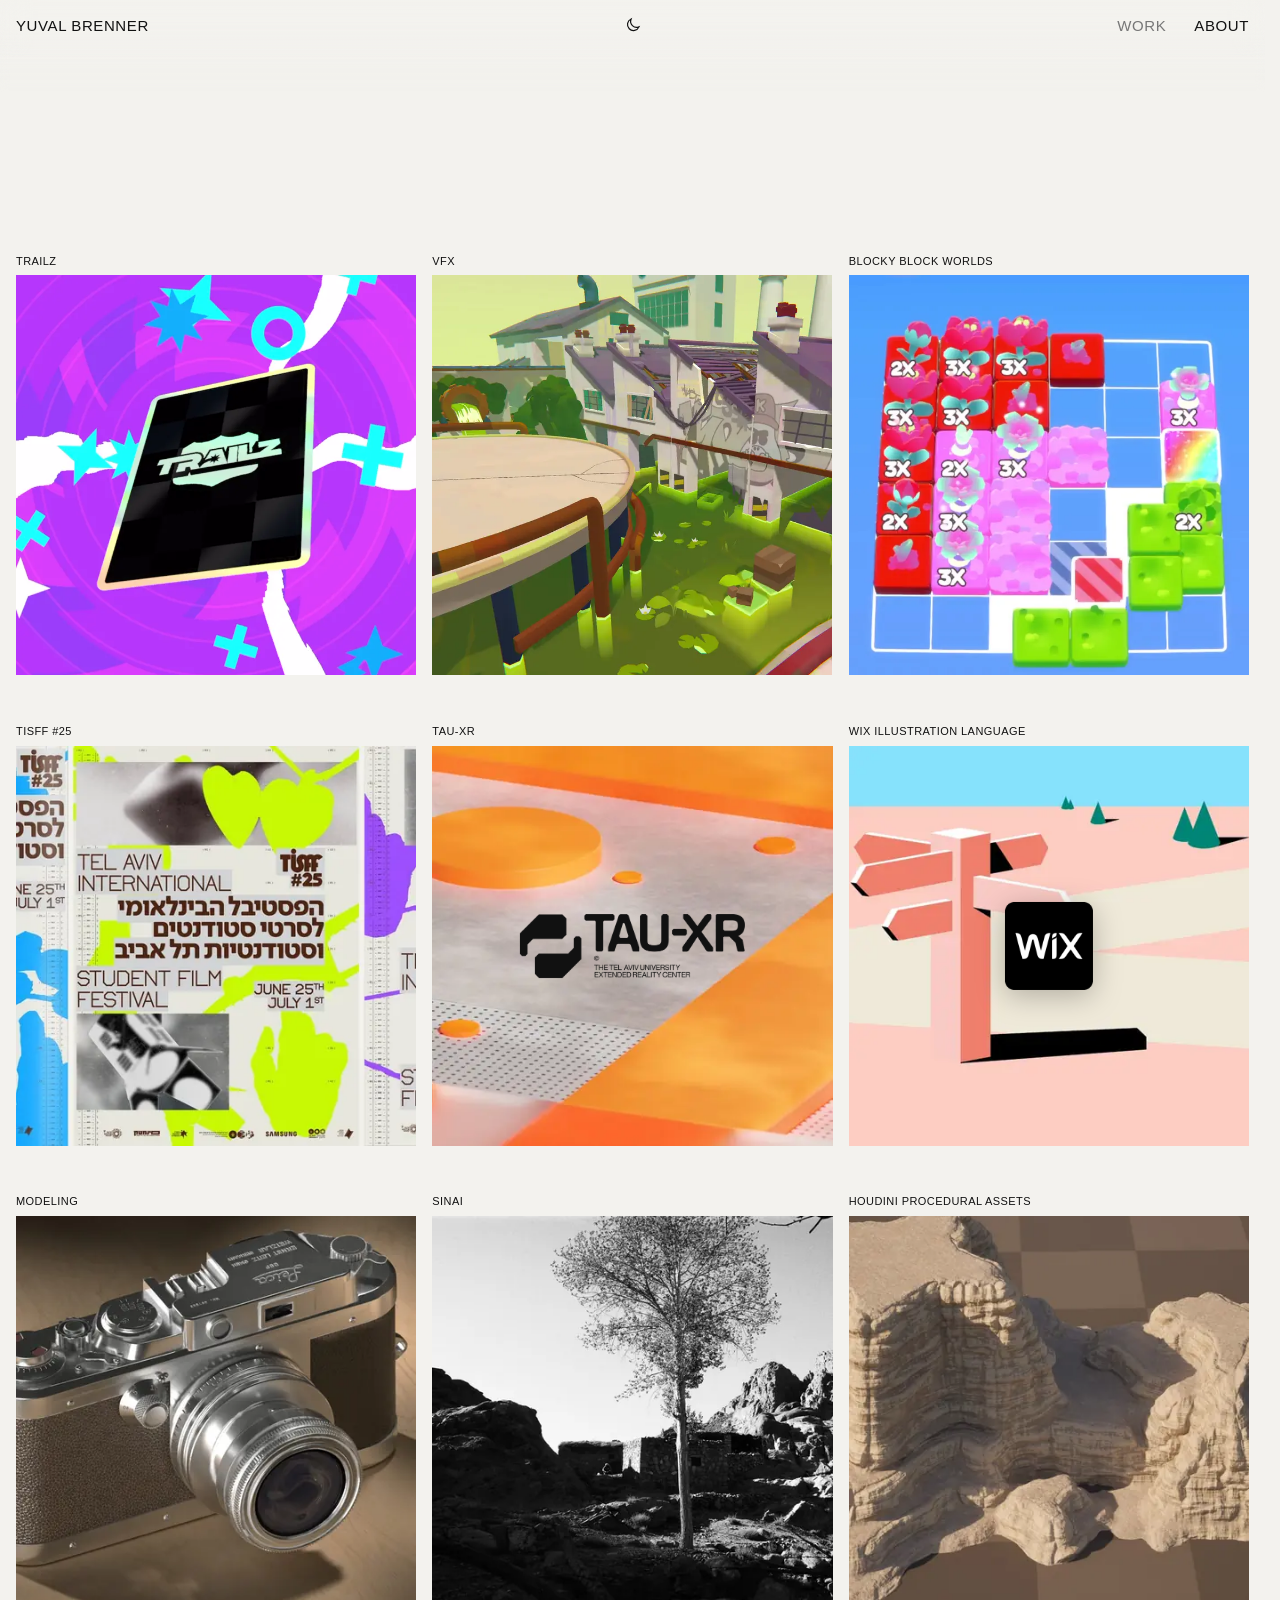
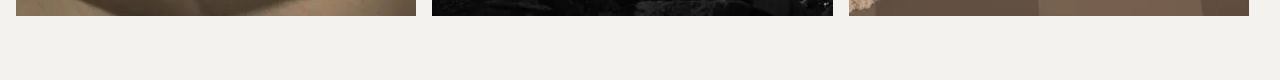
==== index.html @ 0799fec7 "Centre store links, stable scrollbar gutter, carry ripples across pages Co-Authored-By: Claude Opus " ====
<!doctype html>
<html lang="en">
<head>
<meta charset="utf-8">
<meta name="viewport" content="width=device-width, initial-scale=1">
<title>Yuval Brenner — Creative Technologist</title>
<meta name="description" content="Portfolio of Yuval Brenner, creative technologist and technical artist.">
<link rel="icon" href="data:,">
<link rel="preconnect" href="https://cdn.fontshare.com" crossorigin>
<!-- first tile: fetch its poster straight away, it is the largest thing drawn on load -->
<link rel="preload" as="image" href="video/card-drop-v2-square.webp" fetchpriority="high">
<script>try{if(localStorage.getItem("theme")==="dark")document.documentElement.dataset.theme="dark"}catch(e){}</script>
<link rel="stylesheet" href="style.css?v=561d6bf7">
</head>
<body>
<canvas class="ascii" aria-hidden="true"></canvas>
<header class="top">
  <a class="name" href="./">Yuval Brenner</a>
  <button class="theme" type="button" aria-label="Night mode"><svg class="moon" viewBox="0 0 24 24" aria-hidden="true"><path d="M20 14.5A8 8 0 0 1 9.5 4a8 8 0 1 0 10.5 10.5z"/></svg><svg class="sun" viewBox="0 0 24 24" aria-hidden="true"><circle cx="12" cy="12" r="4"/><path d="M12 2.5v2M12 19.5v2M2.5 12h2M19.5 12h2M5.3 5.3l1.4 1.4M17.3 17.3l1.4 1.4M5.3 18.7l1.4-1.4M17.3 6.7l1.4-1.4"/></svg></button>
  <nav><a href="./" aria-current="page">Work</a><a href="about.html">About</a></nav>
</header>

<main class="grid">
  <a class="tile" href="projects/trailz.html"><span>Trailz</span><video src="video/card-drop-v2-square.mp4" poster="video/card-drop-v2-square.webp" width="720" height="720" autoplay muted loop playsinline aria-label="Trailz card drop"></video></a>
  <a class="tile" href="projects/vfx.html"><span>VFX</span><video src="video/water-square.mp4" poster="video/water-square.webp" width="720" height="720" autoplay muted loop playsinline aria-label="Green water shader around the arena"></video></a>
  <a class="tile" href="projects/blocky-block-worlds.html"><span>Blocky Block Worlds</span><video src="video/blocky-square-540.mp4" poster="video/blocky-square.webp" width="720" height="720" autoplay muted loop playsinline aria-label="Blocky Block Worlds gameplay"></video></a>
  <a class="tile" href="projects/tisff.html"><span>TISFF #25</span><img src="images/tisff/cover-posters-900.webp" srcset="images/tisff/cover-posters-450.webp 450w, images/tisff/cover-posters-900.webp 900w" sizes="(max-width: 500px) 100vw, (max-width: 800px) 50vw, 33vw" width="900" height="900" alt="TISFF #25 festival posters" loading="lazy"></a>
  <a class="tile" href="projects/tau-xr.html"><span>TAU-XR</span><div class="stack"><img src="images/tau-xr/cover-orange-900.webp" srcset="images/tau-xr/cover-orange-450.webp 450w, images/tau-xr/cover-orange-900.webp 900w" sizes="(max-width: 500px) 100vw, (max-width: 800px) 50vw, 33vw" width="900" height="900" alt=""><img class="overlay" src="images/tau-xr/logo-black-600.webp" width="600" height="171" alt="TAU-XR logotype"></div></a>
  <a class="tile" href="projects/wix.html"><span>Wix Illustration Language</span><div class="stack"><img src="images/wix/cover-signpost-3-900.webp" srcset="images/wix/cover-signpost-3-450.webp 450w, images/wix/cover-signpost-3-900.webp 900w" sizes="(max-width: 500px) 100vw, (max-width: 800px) 50vw, 33vw" width="900" height="900" alt="Wix illustration of a signpost" loading="lazy"><img class="overlay badge" src="images/wix/wix-icon.png" width="240" height="240" alt="Wix"></div></a>
  <a class="tile" href="projects/hard-surface.html"><span>Modeling</span><img src="images/hard-surface/cover-900.webp" srcset="images/hard-surface/cover-450.webp 450w, images/hard-surface/cover-900.webp 900w" sizes="(max-width: 500px) 100vw, (max-width: 800px) 50vw, 33vw" width="900" height="1125" alt="Rendered Leica camera" loading="lazy"></a>
  <a class="tile" href="projects/sinai.html"><span>Sinai</span><img src="images/sinai/cover-900.webp" srcset="images/sinai/cover-450.webp 450w, images/sinai/cover-900.webp 900w" sizes="(max-width: 500px) 100vw, (max-width: 800px) 50vw, 33vw" width="900" height="900" alt="Lone tree beside stone houses, Sinai" loading="lazy"></a>
  <a class="tile" href="projects/houdini.html"><span>Houdini Procedural Assets</span><img src="images/houdini/cover-900.webp" srcset="images/houdini/cover-450.webp 450w, images/houdini/cover-900.webp 900w" sizes="(max-width: 500px) 100vw, (max-width: 800px) 50vw, 33vw" width="900" height="1125" alt="Procedural rock formation" loading="lazy"></a>
</main>
<script src="js/theme.js?v=403aedfe" defer></script>
<script src="js/ascii.js?v=ea342148" defer></script>
</body>
</html>
---- style.css ----
/* Switzer (free, Fontshare). The @font-face rules live here rather than in Fontshare's
   stylesheet so the page doesn't wait on an extra request before it can draw. */
@font-face {
  font-family: "Switzer";
  src: url("https://cdn.fontshare.com/wf/BLNB4FAQFNK56DWWNF7PMGTCOTZHOEII/ST3WKSSDMBK2MIQQO3MAVYWLF4FTOLFV/6IN5WOLRCYP4G4MOCOHOMXNON6Q7MDAR.woff2") format("woff2");
  font-weight: 400;
  font-display: swap;
}
@font-face {
  font-family: "Switzer";
  src: url("https://cdn.fontshare.com/wf/OYB4CXKJQXKTNSLJMTDQOIVUL2V5EL7S/WYO2P7DQVV5RNXGMCUO2HL4RJP4VFUAS/6XPIMU23OJVRY676OG5YVJMWEHWICATX.woff2") format("woff2");
  font-weight: 500;
  font-display: swap;
}
@font-face {
  font-family: "Switzer";
  src: url("https://cdn.fontshare.com/wf/HBNTRIISA5MEXGL5WPYI7CV2HIWTDV3Q/YDPDINVT673XLXNSTMLG4JNCZZMVVNPN/Y7SCNZJOT2MW5ADSGOFLDGH4TNL4JCQY.woff2") format("woff2");
  font-weight: 700;
  font-display: swap;
}

:root {
  --bg: #f3f2ee;
  --fg: #111;
  --muted: #777;
  --gap: 16px;
  --ascii: #a8ff5c;  /* background ASCII colour (js/ascii.js) */
  --placeholder: #e4e2dc;
  --rule: #ccc;
}
/* night mode (the sun/moon toggle in the header, js/theme.js): dark, unsaturated purple */
:root[data-theme="dark"] {
  --bg: #24212b;
  --fg: #ebe8f0;
  --muted: #8e889a;
  --ascii: #5f5a69;
  --placeholder: #2e2a36;
  --rule: #3b3646;
  color-scheme: dark;
}

* { box-sizing: border-box; margin: 0; padding: 0; }

/* always reserve the scrollbar's space, so short pages (About) don't shift the header sideways */
html { scrollbar-gutter: stable; }

body {
  background: var(--bg);
  color: var(--fg);
  font: 14px/1.45 "Switzer", "Helvetica Neue", Helvetica, Arial, sans-serif;
  padding: 0 var(--gap) 64px;
}

a { color: inherit; text-decoration: none; }
a:hover { color: var(--muted); }
img { display: block; width: 100%; height: auto; background: var(--placeholder); }

/* header */
.top {
  /* name left, role centred, links right */
  display: grid;
  grid-template-columns: 1fr auto 1fr;
  align-items: start;
  gap: var(--gap);
  /* sticks to the top over a progressive blur (the two layers below) */
  position: sticky;
  top: 0;
  z-index: 5;
  isolation: isolate;
  margin: 0 calc(-1 * var(--gap));
  padding: var(--gap) var(--gap) calc(var(--gap) * 3.5);
  font-size: 15px;
  text-transform: uppercase;
  letter-spacing: .04em;
  line-height: 1.3;
}
/* progressive blur: a light blur fading out late and a strong one fading out early, under a
   tint that eases off, so the edge melts away instead of ending in a visible band */
.top::before, .top::after {
  content: "";
  position: absolute;
  inset: 0;
  z-index: -1;
  pointer-events: none;
}
.top::before {
  -webkit-backdrop-filter: blur(4px);
  backdrop-filter: blur(4px);
  -webkit-mask-image: linear-gradient(#000 40%, transparent);
  mask-image: linear-gradient(#000 40%, transparent);
  background: linear-gradient(
    color-mix(in srgb, var(--bg) 72%, transparent) 0%,
    color-mix(in srgb, var(--bg) 62%, transparent) 25%,
    color-mix(in srgb, var(--bg) 42%, transparent) 50%,
    color-mix(in srgb, var(--bg) 20%, transparent) 72%,
    color-mix(in srgb, var(--bg) 6%, transparent) 90%,
    transparent);
}
.top::after {
  -webkit-backdrop-filter: blur(14px);
  backdrop-filter: blur(14px);
  -webkit-mask-image: linear-gradient(#000 20%, transparent 62%);
  mask-image: linear-gradient(#000 20%, transparent 62%);
}
.top nav { display: flex; gap: 28px; justify-self: end; }
.top nav a[aria-current] { color: var(--muted); }
/* sun/moon toggle in the middle of the header: the moon shows in day mode, the sun at night */
.theme {
  justify-self: center;
  display: grid;
  place-items: center;
  width: 28px;
  height: 20px;
  margin-top: -1px;
  border: 0;
  background: none;
  color: inherit;
  cursor: pointer;
}
.theme:hover { color: var(--muted); }
.theme svg { width: 18px; height: 18px; fill: none; stroke: currentColor; stroke-width: 1.6; stroke-linecap: round; }
.theme .sun, :root[data-theme="dark"] .theme .moon { display: none; }
:root[data-theme="dark"] .theme .sun { display: block; }

/* ASCII fluid background (js/ascii.js): fixed, behind everything, never takes clicks */
canvas.ascii { position: fixed; inset: 0; width: 100%; height: 100%; z-index: -1; pointer-events: none; }

/* home grid */
.grid {
  display: grid;
  grid-template-columns: repeat(3, 1fr);
  gap: 48px var(--gap);
  margin-top: 18vh;
}
.tile span {
  display: block;
  font-size: 11px;
  text-transform: uppercase;
  letter-spacing: .04em;
  margin-bottom: 6px;
}
.tile img, .tile video { display: block; width: 100%; height: auto; aspect-ratio: 1; object-fit: cover; background: var(--placeholder); }
/* logo laid over a tile's video */
.tile .stack { position: relative; }
.tile .overlay {
  position: absolute;
  top: 50%;
  left: 50%;
  width: 56%;
  aspect-ratio: auto;
  background: none;
  transform: translate(-50%, -50%);
}
.tile .overlay.badge { width: 22%; filter: drop-shadow(0 6px 14px rgba(0, 0, 0, .25)); }

/* project page */
.intro {
  max-width: 960px;
  margin: 12vh auto 64px;
  text-align: center;
  font-size: 21px;
}
.intro h1 { font-size: 42px; font-weight: 700; letter-spacing: -.03em; line-height: 1.15; margin-bottom: 18px; }
.intro p + p { margin-top: 2px; }
/* store links sit midway between the credits and the first image */
.intro .stores { margin-top: 48px; }
.intro:has(.stores) { margin-bottom: 48px; }
.meta { color: var(--muted); }

/* one spacing rhythm site-wide: --gap between images in a block, 72px between blocks */
figure { margin-bottom: 72px; }
figcaption {
  max-width: 640px;
  margin: 28px auto 0;
  text-align: center;
  font-size: 16px;
  color: var(--muted);
}

.row {
  display: grid;
  grid-template-columns: repeat(var(--n, 3), 1fr);
  gap: var(--gap);
  align-items: start;
}
.row.narrow { max-width: 900px; margin: 0 auto; }

/* photo pages: centred heroes, then a contact-sheet grid */
figure.hero { max-width: 1100px; margin-left: auto; margin-right: auto; }
.row.contact { max-width: 1100px; margin: 0 auto; }
@media (max-width: 800px) { .row.contact { --n: 3 !important; } }

/* line art on the page background, each drawing centred in a square cell */
.row.lineart { align-items: center; max-width: 1100px; margin: 0 auto; }
.lineart img { aspect-ratio: 1; object-fit: contain; padding: 12%; background: none; }

/* three-up grid inside the page margins */
.bleed {
  display: grid;
  grid-template-columns: repeat(3, 1fr);
  gap: var(--gap);
}

/* iPhone frame around a screenshot */
.phone {
  position: relative;
  padding: 3.5%;
  background: #111;
  border-radius: 15% / 7%;
  box-shadow: inset 0 0 0 2px #333;
}
.phone img, .phone canvas {
  display: block;
  width: 100%;
  height: auto;
  border-radius: 12% / 5.6%;
  background: #000;
}
.phone canvas { aspect-ratio: 1125 / 2436; }

/* shader breakdown */
.label {
  font-size: 11px;
  font-weight: normal;
  text-transform: uppercase;
  letter-spacing: .04em;
  margin-bottom: 16px;
}
figure > .label { text-align: center; margin-bottom: 32px; }
/* each step is exactly as wide as its phone so label and sliders line up with it;
   max-width keeps it to centred rows of three */
.shaders {
  display: flex;
  flex-wrap: wrap;
  justify-content: center;
  gap: 56px 64px;
  max-width: 880px;
  margin: 0 auto;
}
.step { width: 240px; max-width: 100%; }
.step .phone { margin-bottom: 14px; }
.step p { margin-bottom: 8px; }
.step label {
  display: block;
  font-size: 11px;
  text-transform: uppercase;
  letter-spacing: .04em;
  color: var(--muted);
}
.step input[type="range"] { display: block; width: 100%; margin: 2px 0 8px; accent-color: var(--fg); }
.row video, figure > video { display: block; width: 100%; height: auto; background: #000; }
.phone::after {
  content: "";
  position: absolute;
  top: 3.6%;
  left: 50%;
  width: 30%;
  height: 2.6%;
  transform: translateX(-50%);
  border-radius: 99px;
  background: #000;
}

.next {
  display: flex;
  justify-content: space-between;
  border-top: 1px solid var(--rule);
  padding-top: var(--gap);
  font-size: 11px;
  text-transform: uppercase;
  letter-spacing: .04em;
}

/* about */
.about {
  display: grid;
  grid-template-columns: 1fr 1fr;
  gap: var(--gap);
  margin-top: 18vh;
  font-size: 20px;
  line-height: 1.35;
}
.about p + p { margin-top: 1em; }
.about dl { font-size: 14px; }
.about dt { font-size: 11px; text-transform: uppercase; letter-spacing: .04em; color: var(--muted); margin-top: 24px; }
.about dt:first-child { margin-top: 0; }
.about dd a { text-decoration: underline; text-underline-offset: 3px; }

@media (max-width: 800px) {
  .grid { grid-template-columns: 1fr 1fr; margin-top: 10vh; }
  .about { grid-template-columns: 1fr; font-size: 17px; }
  .row { --n: 2 !important; }
  .bleed { grid-template-columns: 1fr; }
}
@media (max-width: 500px) {
  .grid { grid-template-columns: 1fr; }
}
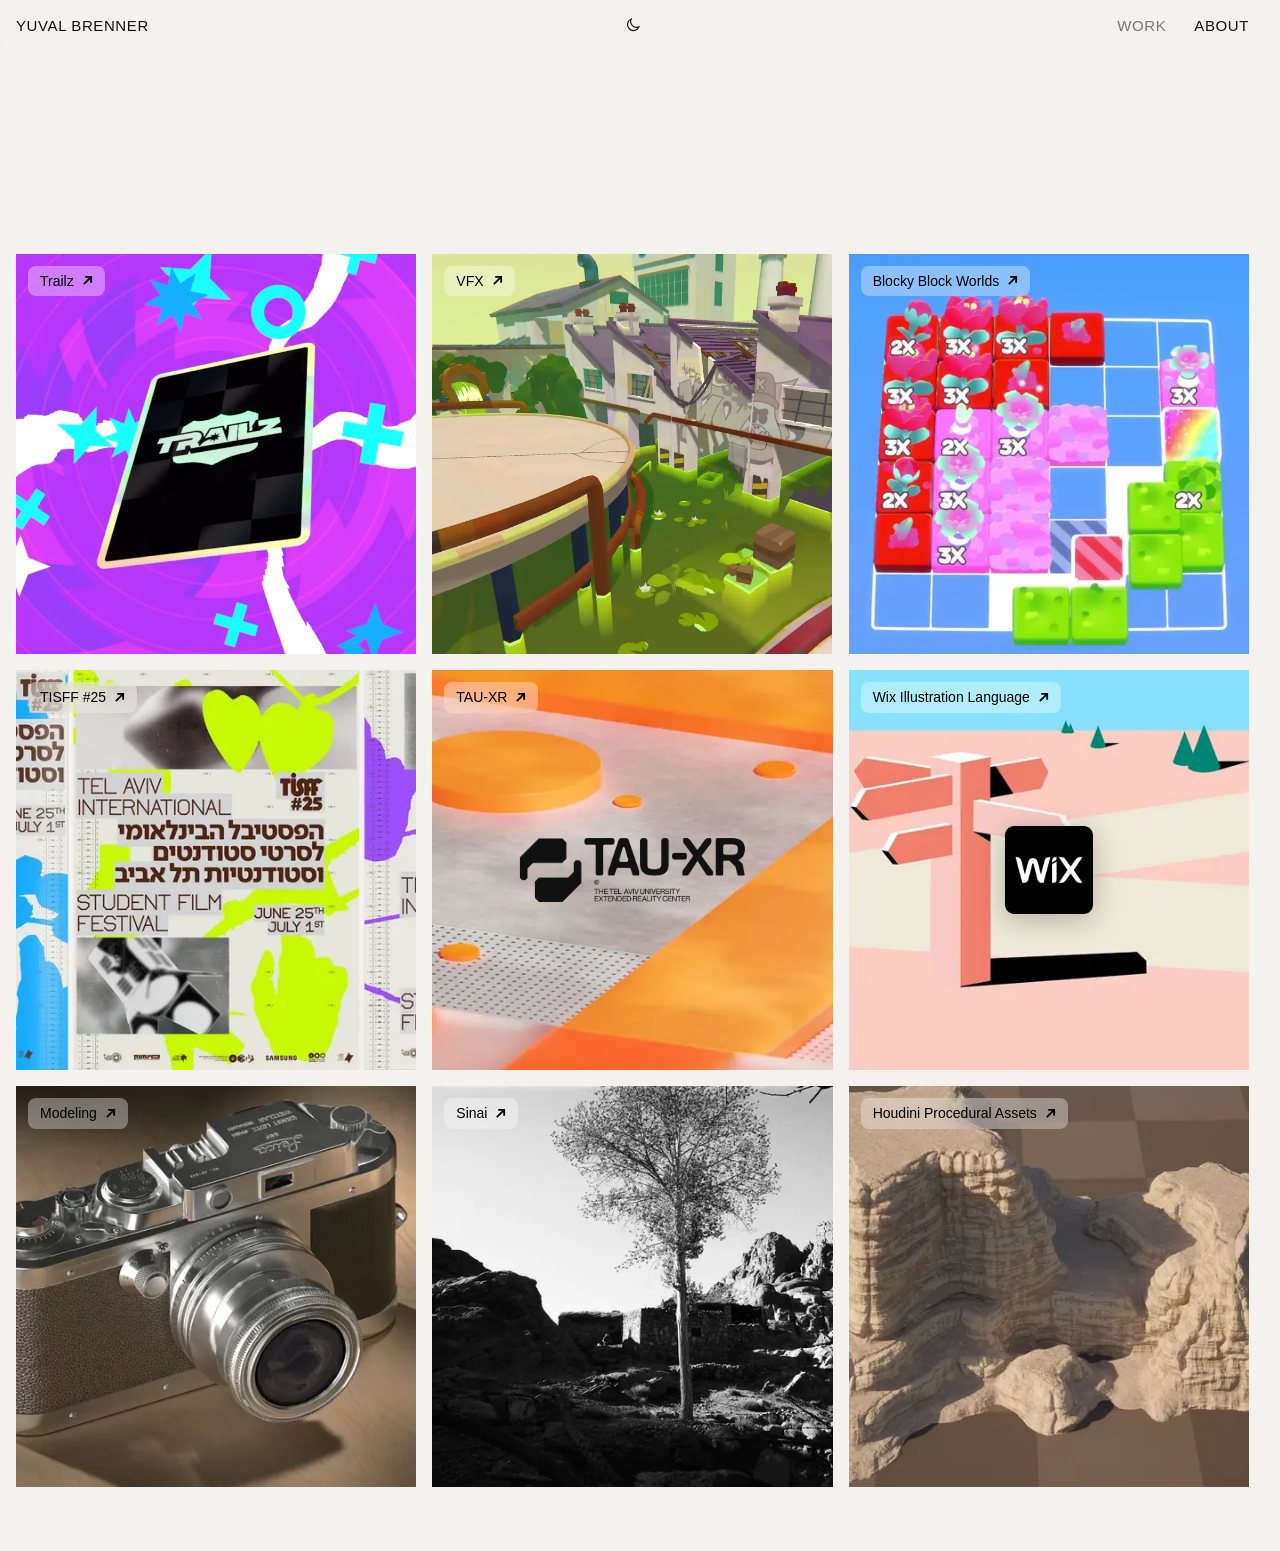
==== commit 4cb37ac1: "Put project names in frosted boxes inside the home tiles Each tile's name now sits in a blurred, lig" ====
--- a/index.html
+++ b/index.html
@@ -10,7 +10,7 @@
 <!-- first tile: fetch its poster straight away, it is the largest thing drawn on load -->
 <link rel="preload" as="image" href="video/card-drop-v2-square.webp" fetchpriority="high">
 <script>try{if(localStorage.getItem("theme")==="dark")document.documentElement.dataset.theme="dark"}catch(e){}</script>
-<link rel="stylesheet" href="style.css?v=561d6bf7">
+<link rel="stylesheet" href="style.css?v=0de0d515">
 </head>
 <body>
 <canvas class="ascii" aria-hidden="true"></canvas>
--- a/style.css
+++ b/style.css
@@ -129,16 +129,39 @@
 .grid {
   display: grid;
   grid-template-columns: repeat(3, 1fr);
-  gap: 48px var(--gap);
+  gap: var(--gap);
   margin-top: 18vh;
 }
+/* the whole tile is the link; its name sits in a frosted box docked top-left, a little lighter on hover */
+.tile { position: relative; display: block; }
 .tile span {
-  display: block;
-  font-size: 11px;
-  text-transform: uppercase;
-  letter-spacing: .04em;
-  margin-bottom: 6px;
-}
+  position: absolute;
+  top: 12px;
+  left: 12px;
+  z-index: 1;
+  display: flex;
+  align-items: center;
+  gap: 8px;
+  padding: 7px 12px;
+  border-radius: 8px;
+  /* frosted glass: a strong blur of the image behind, lightly tinted so the black text reads on dark covers */
+  background: rgba(255, 255, 255, .35);
+  -webkit-backdrop-filter: blur(16px);
+  backdrop-filter: blur(16px);
+  color: #000;
+  font-size: 14px;
+  font-weight: 500;
+  line-height: 1.2;
+}
+.tile span::after {
+  content: "";
+  width: 11px;
+  height: 11px;
+  background: currentColor;
+  -webkit-mask: url("data:image/svg+xml,%3Csvg xmlns='http://www.w3.org/2000/svg' viewBox='0 0 12 12' fill='none' stroke='black' stroke-width='2'%3E%3Cpath d='M2 10 10 2M3.5 2H10v6.5'/%3E%3C/svg%3E") center / contain no-repeat;
+  mask: url("data:image/svg+xml,%3Csvg xmlns='http://www.w3.org/2000/svg' viewBox='0 0 12 12' fill='none' stroke='black' stroke-width='2'%3E%3Cpath d='M2 10 10 2M3.5 2H10v6.5'/%3E%3C/svg%3E") center / contain no-repeat;
+}
+.tile:hover span, .tile:focus-visible span { background: rgba(255, 255, 255, .4); }
 .tile img, .tile video { display: block; width: 100%; height: auto; aspect-ratio: 1; object-fit: cover; background: var(--placeholder); }
 /* logo laid over a tile's video */
 .tile .stack { position: relative; }
@@ -291,6 +314,16 @@
   .about { grid-template-columns: 1fr; font-size: 17px; }
   .row { --n: 2 !important; }
   .bleed { grid-template-columns: 1fr; }
+  /* once a row folds into two columns, a lone last item centres instead of hanging left */
+  .row:not(.contact) > :last-child:nth-child(odd):not(:first-child),
+  .grid > :last-child:nth-child(odd) {
+    grid-column: 1 / -1;
+    justify-self: center;
+    width: calc(50% - var(--gap) / 2);
+  }
+}
+@media (max-width: 500px) {
+  .grid > :last-child:nth-child(odd) { width: auto; justify-self: stretch; }
 }
 @media (max-width: 500px) {
   .grid { grid-template-columns: 1fr; }
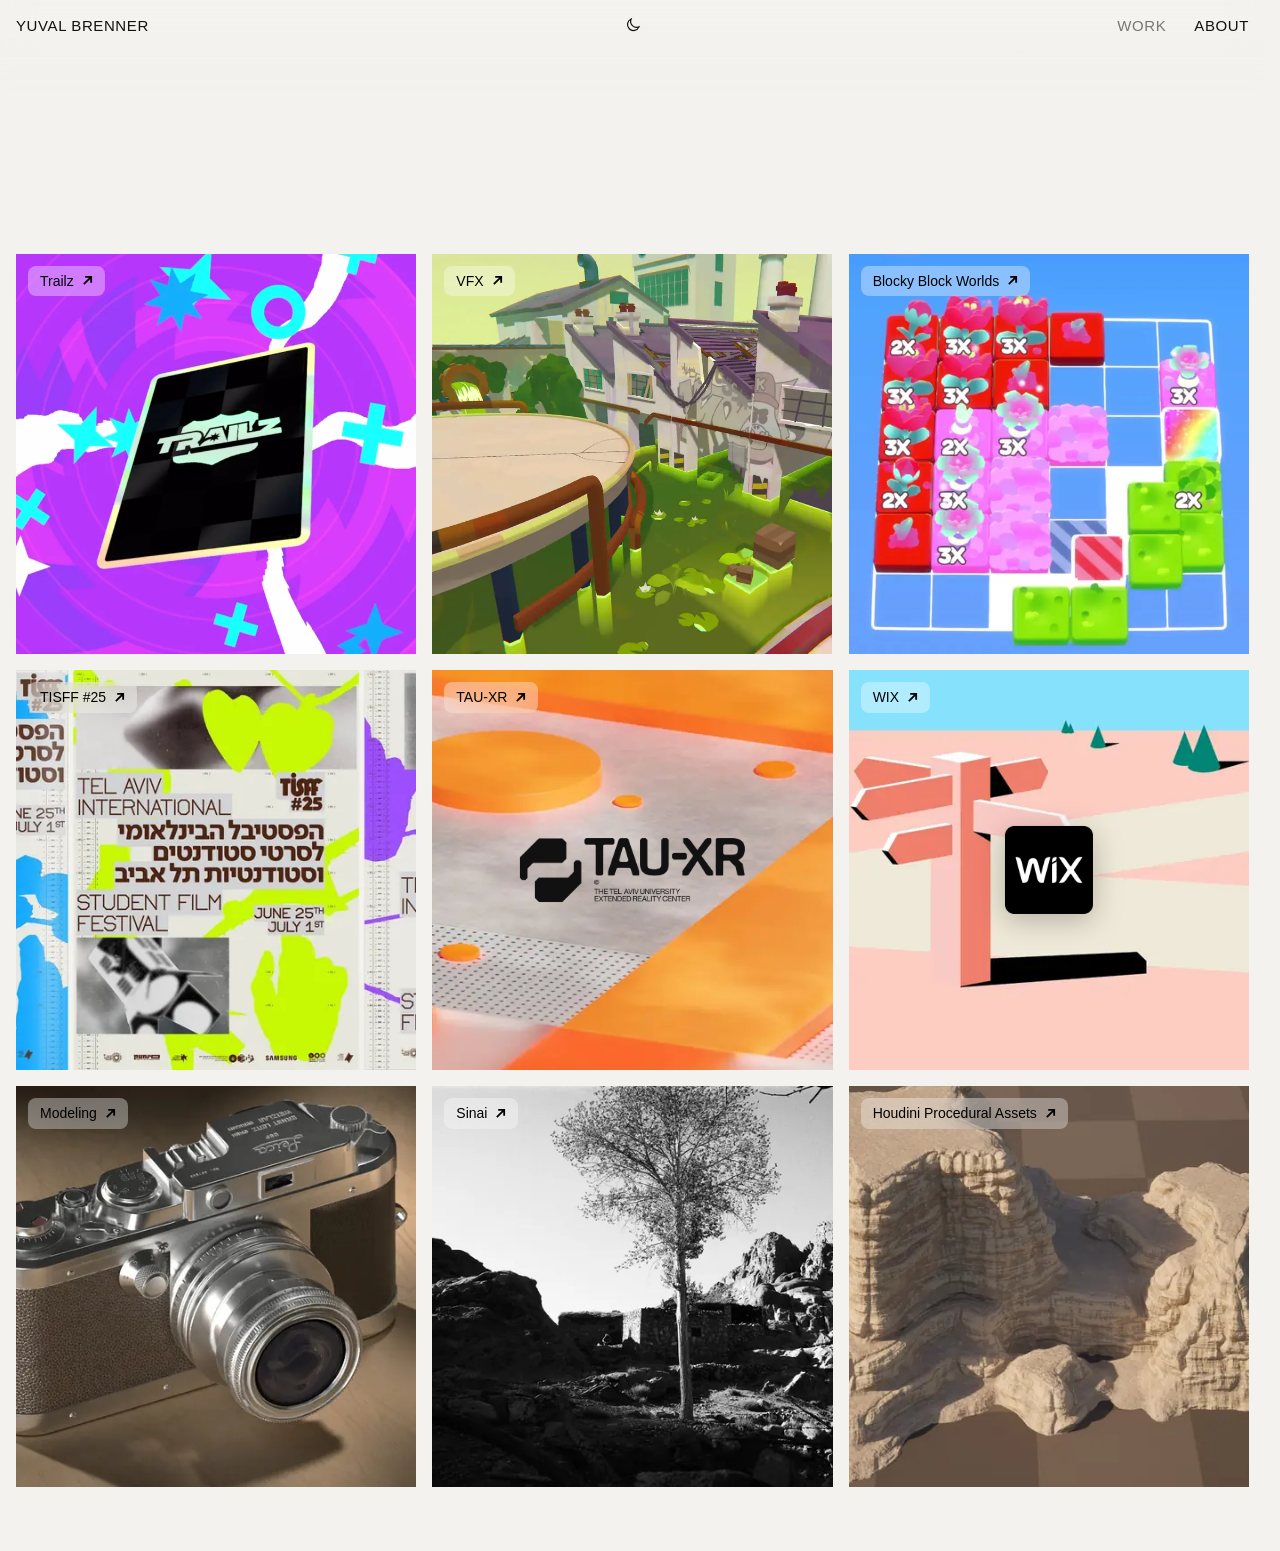
==== commit 6c56c067: "Retitle the Wix page WIX and set the Studio renders apart Rename the page and its links to WIX with " ====
--- a/index.html
+++ b/index.html
@@ -10,7 +10,7 @@
 <!-- first tile: fetch its poster straight away, it is the largest thing drawn on load -->
 <link rel="preload" as="image" href="video/card-drop-v2-square.webp" fetchpriority="high">
 <script>try{if(localStorage.getItem("theme")==="dark")document.documentElement.dataset.theme="dark"}catch(e){}</script>
-<link rel="stylesheet" href="style.css?v=0de0d515">
+<link rel="stylesheet" href="style.css?v=54e747af">
 </head>
 <body>
 <canvas class="ascii" aria-hidden="true"></canvas>
@@ -26,12 +26,12 @@
   <a class="tile" href="projects/blocky-block-worlds.html"><span>Blocky Block Worlds</span><video src="video/blocky-square-540.mp4" poster="video/blocky-square.webp" width="720" height="720" autoplay muted loop playsinline aria-label="Blocky Block Worlds gameplay"></video></a>
   <a class="tile" href="projects/tisff.html"><span>TISFF #25</span><img src="images/tisff/cover-posters-900.webp" srcset="images/tisff/cover-posters-450.webp 450w, images/tisff/cover-posters-900.webp 900w" sizes="(max-width: 500px) 100vw, (max-width: 800px) 50vw, 33vw" width="900" height="900" alt="TISFF #25 festival posters" loading="lazy"></a>
   <a class="tile" href="projects/tau-xr.html"><span>TAU-XR</span><div class="stack"><img src="images/tau-xr/cover-orange-900.webp" srcset="images/tau-xr/cover-orange-450.webp 450w, images/tau-xr/cover-orange-900.webp 900w" sizes="(max-width: 500px) 100vw, (max-width: 800px) 50vw, 33vw" width="900" height="900" alt=""><img class="overlay" src="images/tau-xr/logo-black-600.webp" width="600" height="171" alt="TAU-XR logotype"></div></a>
-  <a class="tile" href="projects/wix.html"><span>Wix Illustration Language</span><div class="stack"><img src="images/wix/cover-signpost-3-900.webp" srcset="images/wix/cover-signpost-3-450.webp 450w, images/wix/cover-signpost-3-900.webp 900w" sizes="(max-width: 500px) 100vw, (max-width: 800px) 50vw, 33vw" width="900" height="900" alt="Wix illustration of a signpost" loading="lazy"><img class="overlay badge" src="images/wix/wix-icon.png" width="240" height="240" alt="Wix"></div></a>
+  <a class="tile" href="projects/wix.html"><span>WIX</span><div class="stack"><img src="images/wix/cover-signpost-3-900.webp" srcset="images/wix/cover-signpost-3-450.webp 450w, images/wix/cover-signpost-3-900.webp 900w" sizes="(max-width: 500px) 100vw, (max-width: 800px) 50vw, 33vw" width="900" height="900" alt="Wix illustration of a signpost" loading="lazy"><img class="overlay badge" src="images/wix/wix-icon.png" width="240" height="240" alt="Wix"></div></a>
   <a class="tile" href="projects/hard-surface.html"><span>Modeling</span><img src="images/hard-surface/cover-900.webp" srcset="images/hard-surface/cover-450.webp 450w, images/hard-surface/cover-900.webp 900w" sizes="(max-width: 500px) 100vw, (max-width: 800px) 50vw, 33vw" width="900" height="1125" alt="Rendered Leica camera" loading="lazy"></a>
   <a class="tile" href="projects/sinai.html"><span>Sinai</span><img src="images/sinai/cover-900.webp" srcset="images/sinai/cover-450.webp 450w, images/sinai/cover-900.webp 900w" sizes="(max-width: 500px) 100vw, (max-width: 800px) 50vw, 33vw" width="900" height="900" alt="Lone tree beside stone houses, Sinai" loading="lazy"></a>
   <a class="tile" href="projects/houdini.html"><span>Houdini Procedural Assets</span><img src="images/houdini/cover-900.webp" srcset="images/houdini/cover-450.webp 450w, images/houdini/cover-900.webp 900w" sizes="(max-width: 500px) 100vw, (max-width: 800px) 50vw, 33vw" width="900" height="1125" alt="Procedural rock formation" loading="lazy"></a>
 </main>
-<script src="js/theme.js?v=403aedfe" defer></script>
-<script src="js/ascii.js?v=ea342148" defer></script>
+<script src="js/theme.js?v=129fc5a3" defer></script>
+<script src="js/ascii.js?v=4d5c533b" defer></script>
 </body>
 </html>
--- a/style.css
+++ b/style.css
@@ -123,7 +123,18 @@
 :root[data-theme="dark"] .theme .sun { display: block; }
 
 /* ASCII fluid background (js/ascii.js): fixed, behind everything, never takes clicks */
-canvas.ascii { position: fixed; inset: 0; width: 100%; height: 100%; z-index: -1; pointer-events: none; }
+canvas.ascii { position: fixed; inset: 0; width: 100%; height: 100%; z-index: -1; pointer-events: none; view-transition-name: ascii; }
+
+/* theme switch (js/theme.js): the new theme spreads from the button in a soft-edged circle of
+   radius --wave, and the ASCII canvas rides on top, live, drawing the wavefront over it */
+@property --wave { syntax: "<length>"; inherits: false; initial-value: 0px; }
+::view-transition-old(root), ::view-transition-new(root) { animation: none; mix-blend-mode: normal; }
+::view-transition-new(root) {
+  -webkit-mask-image: radial-gradient(circle at var(--wave-x) var(--wave-y), #000 calc(var(--wave) - var(--wave-soft)), transparent var(--wave));
+  mask-image: radial-gradient(circle at var(--wave-x) var(--wave-y), #000 calc(var(--wave) - var(--wave-soft)), transparent var(--wave));
+}
+::view-transition-group(ascii), ::view-transition-new(ascii) { animation: none; }
+::view-transition-old(ascii) { display: none; }
 
 /* home grid */
 .grid {
@@ -189,6 +200,8 @@
 .intro .stores { margin-top: 48px; }
 .intro:has(.stores) { margin-bottom: 48px; }
 .meta { color: var(--muted); }
+.meta a { text-decoration: underline; text-underline-offset: 3px; }
+.meta a:hover { color: var(--fg); }
 
 /* one spacing rhythm site-wide: --gap between images in a block, 72px between blocks */
 figure { margin-bottom: 72px; }
@@ -199,6 +212,9 @@
   font-size: 16px;
   color: var(--muted);
 }
+/* a separate body of work on the same page: double the gap above, caption leads */
+figure.section { margin-top: 144px; }
+figcaption:first-child { margin: 0 auto 28px; }
 
 .row {
   display: grid;
@@ -271,6 +287,18 @@
   color: var(--muted);
 }
 .step input[type="range"] { display: block; width: 100%; margin: 2px 0 8px; accent-color: var(--fg); }
+/* live character cards: the canvas leaves a little room around the card for its turn */
+.cards { max-width: 720px; margin: 0 auto; row-gap: 32px; }
+.cards.big { max-width: 900px; margin-bottom: 48px; }
+.card { text-align: center; }
+.card canvas { display: block; width: 100%; aspect-ratio: 296 / 406; }
+.card p {
+  margin-top: 4px;
+  font-size: 11px;
+  text-transform: uppercase;
+  letter-spacing: .04em;
+  color: var(--muted);
+}
 .row video, figure > video { display: block; width: 100%; height: auto; background: #000; }
 .phone::after {
   content: "";
